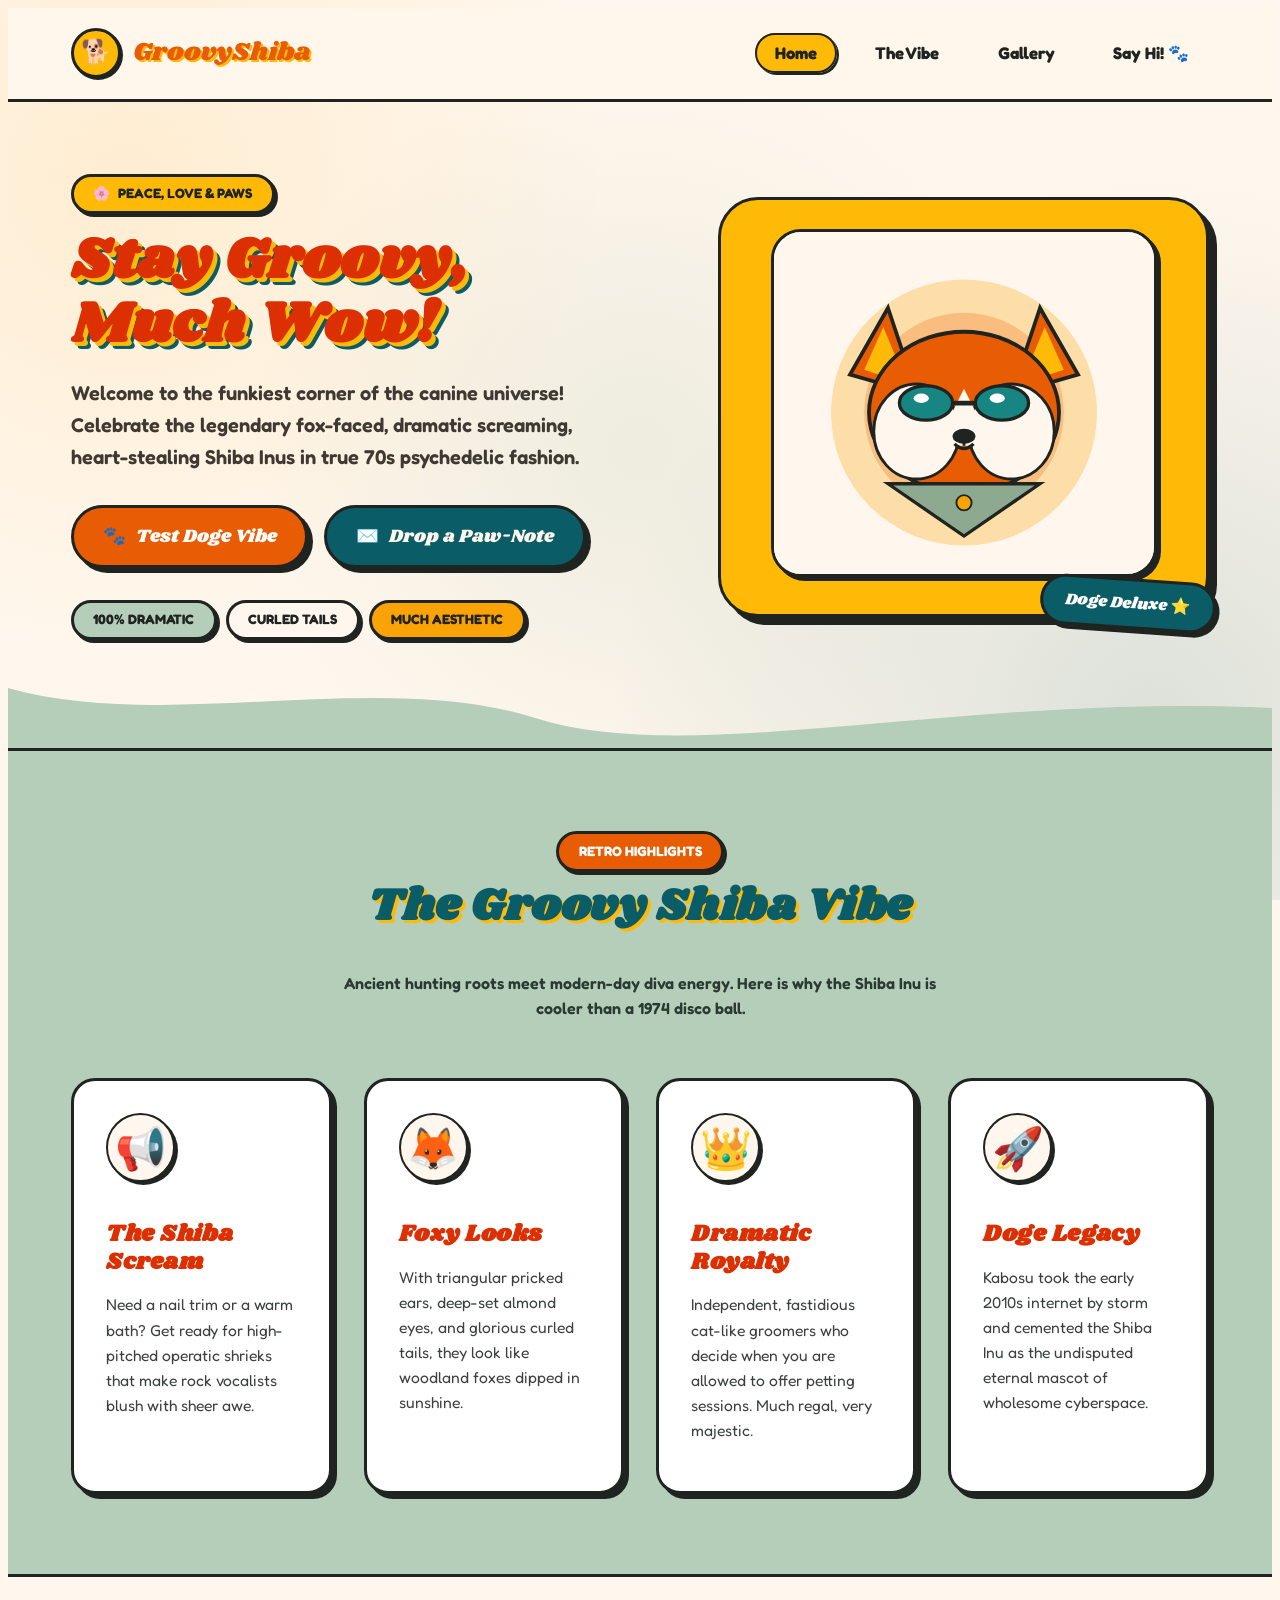
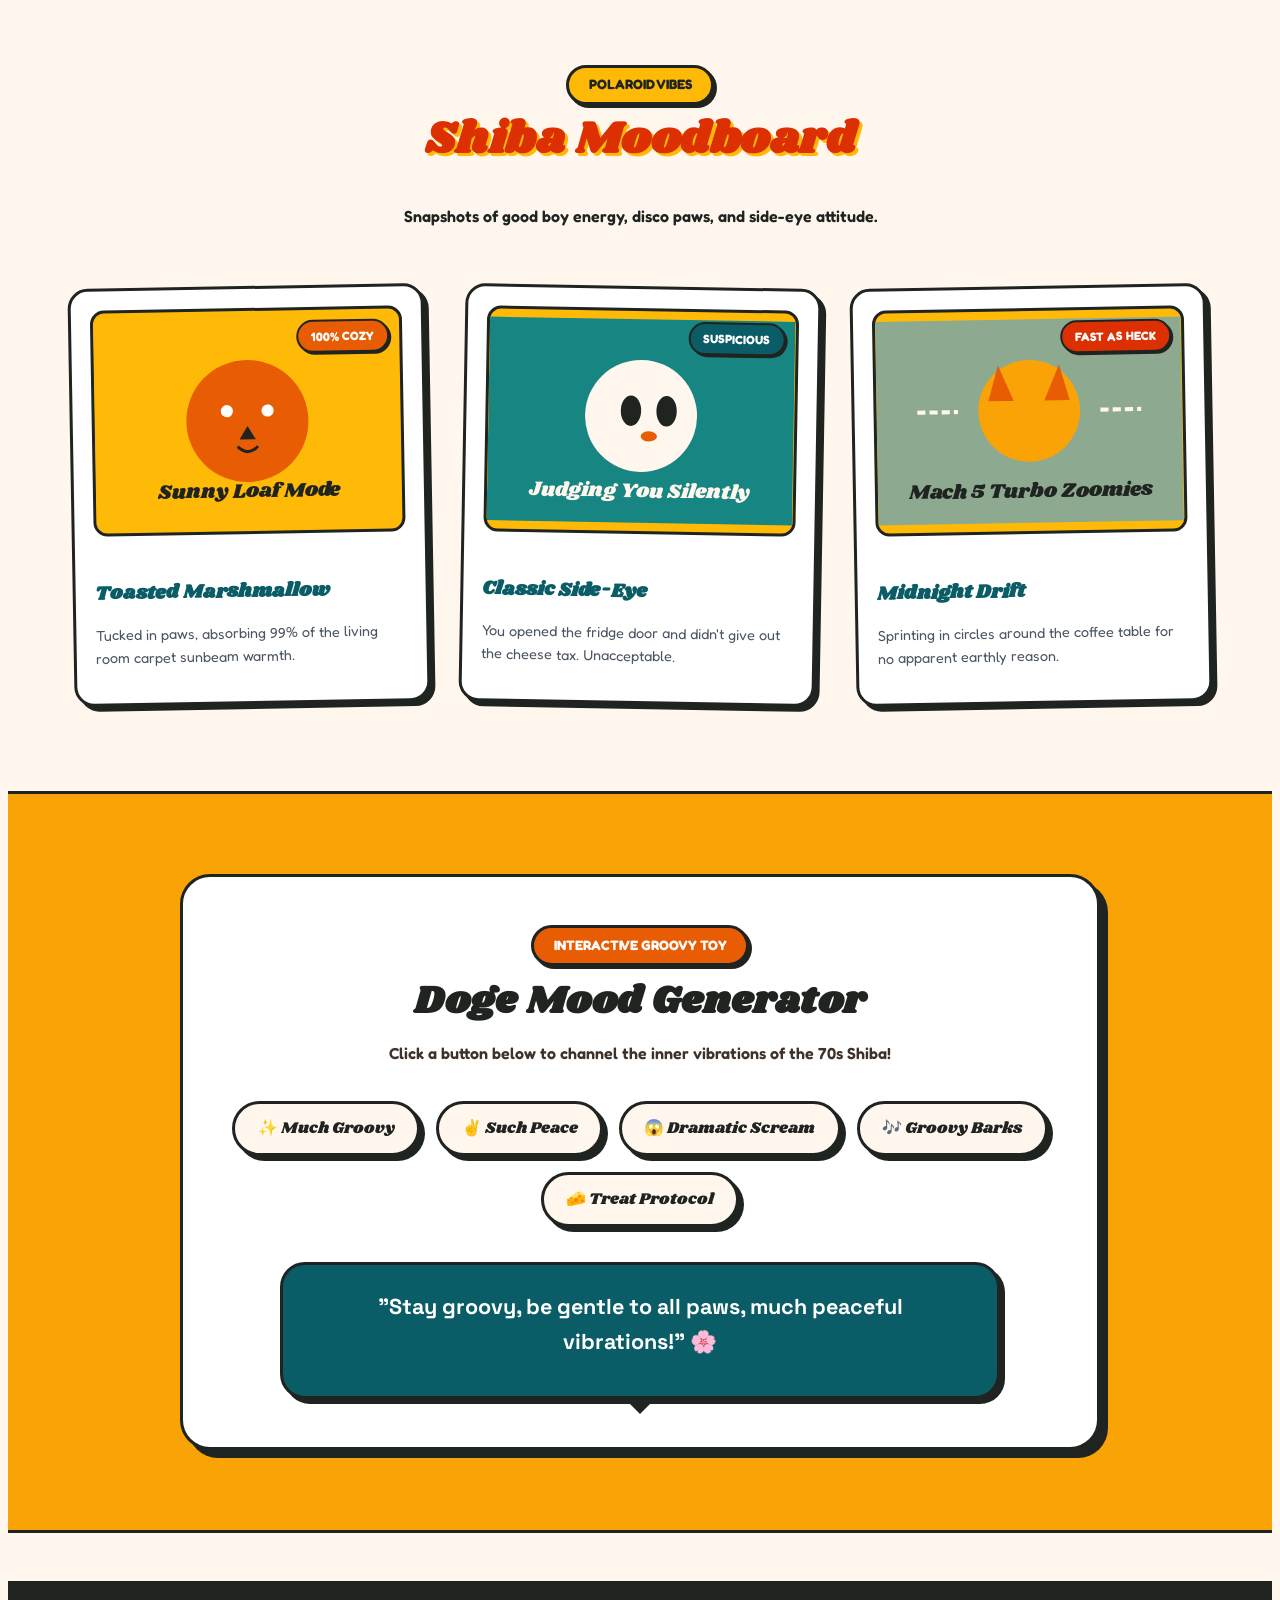
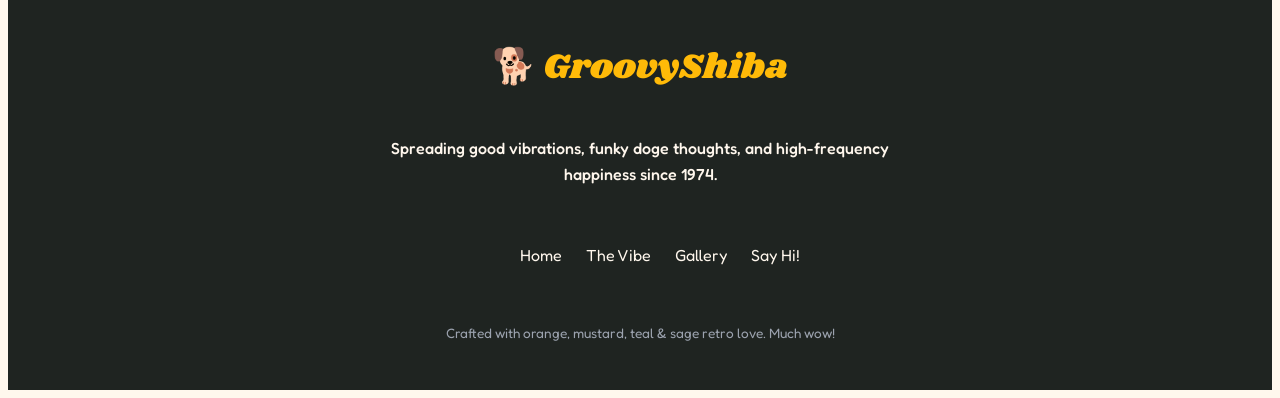
==== Project6-CI/web-content/index.html @ f8379941 "Big Mistake: Created new repo using my own github username instead of using the one the professor se" ====
<!DOCTYPE html>
<html lang="en">
<head>
  <meta charset="UTF-8">
  <meta name="viewport" content="width=device-width, initial-scale=1.0">
  <title>Shiba Groovy HQ | Stay Groovy, Much Wow!</title>
  <link rel="stylesheet" href="style.css">
</head>
<body>

  <!-- ================= TOP NAVIGATION ================= -->
  <header class="site-header">
    <div class="container nav-wrap">
      <a href="index.html" class="brand-logo">
        <span class="brand-icon">🐕</span>
        <span>GroovyShiba</span>
      </a>

      <nav>
        <ul class="nav-links">
          <li><a href="index.html" class="active">Home</a></li>
          <li><a href="#vibe">The Vibe</a></li>
          <li><a href="#moodboard">Gallery</a></li>
          <li><a href="contact.html">Say Hi! 🐾</a></li>
        </ul>
      </nav>
    </div>
  </header>

  <!-- ================= HERO SECTION ================= -->
  <section class="hero">
    <div class="container hero-grid">
      <div class="hero-content">
        <span class="badge-pill">
          <span class="retro-flower">🌸</span> Peace, Love & Paws
        </span>

        <h1>Stay Groovy,<br>Much Wow!</h1>

        <p class="hero-subtitle">
          Welcome to the funkiest corner of the canine universe! Celebrate the legendary fox-faced, dramatic screaming, heart-stealing Shiba Inus in true 70s psychedelic fashion.
        </p>

        <div class="hero-actions">
          <a href="#soundboard" class="btn-groovy">
            <span>🐾</span> Test Doge Vibe
          </a>
          <a href="contact.html" class="btn-groovy btn-groovy-teal">
            <span>✉️</span> Drop a Paw-Note
          </a>
        </div>

        <div class="hero-badge-group">
          <span class="badge-pill" style="background: var(--color-sage-light);">100% Dramatic</span>
          <span class="badge-pill" style="background: var(--color-cream);">Curled Tails</span>
          <span class="badge-pill" style="background: var(--color-mustard);">Much Aesthetic</span>
        </div>
      </div>

      <div class="hero-visual">
        <div class="hero-art-frame">
          <!-- Retro styled SVG Shibas -->
          <svg class="hero-avatar" viewBox="0 0 400 360" xmlns="http://www.w3.org/2000/svg">
            <rect width="100%" height="100%" fill="#FFF7ED" rx="20"/>
            <!-- Groovy backdrop rings -->
            <circle cx="200" cy="190" r="140" fill="#FAA307" opacity="0.3"/>
            <circle cx="200" cy="190" r="105" fill="#E85D04" opacity="0.25"/>
            <circle cx="200" cy="190" r="75" fill="#0A5C66" opacity="0.2"/>
            
            <!-- Shiba ears -->
            <polygon points="120,80 150,170 80,150" fill="#E85D04" stroke="#1F2421" stroke-width="4"/>
            <polygon points="115,100 140,160 95,145" fill="#FFBA08"/>
            <polygon points="280,80 250,170 320,150" fill="#E85D04" stroke="#1F2421" stroke-width="4"/>
            <polygon points="285,100 260,160 305,145" fill="#FFBA08"/>

            <!-- Shiba Face base -->
            <ellipse cx="200" cy="190" rx="100" ry="85" fill="#E85D04" stroke="#1F2421" stroke-width="4"/>
            
            <!-- White Cheek patches (Urajiro) -->
            <ellipse cx="150" cy="210" rx="45" ry="50" fill="#FFF7ED" stroke="#1F2421" stroke-width="3"/>
            <ellipse cx="250" cy="210" rx="45" ry="50" fill="#FFF7ED" stroke="#1F2421" stroke-width="3"/>
            <polygon points="200,165 170,225 230,225" fill="#FFF7ED"/>

            <!-- Eyes with 70s sunglasses -->
            <ellipse cx="160" cy="180" rx="28" ry="18" fill="#178582" stroke="#1F2421" stroke-width="3.5"/>
            <ellipse cx="240" cy="180" rx="28" ry="18" fill="#178582" stroke="#1F2421" stroke-width="3.5"/>
            <line x1="188" y1="180" x2="212" y2="180" stroke="#1F2421" stroke-width="5"/>
            <ellipse cx="155" cy="175" rx="8" ry="5" fill="#FFF"/>
            <ellipse cx="235" cy="175" rx="8" ry="5" fill="#FFF"/>

            <!-- Shiba Nose & Mouth -->
            <ellipse cx="200" cy="215" rx="12" ry="8" fill="#1F2421"/>
            <path d="M 190 223 Q 200 233 210 223" fill="none" stroke="#1F2421" stroke-width="3.5"/>
            <path d="M 200 215 L 200 225" stroke="#1F2421" stroke-width="3"/>

            <!-- Groovy Bandana -->
            <polygon points="120,265 200,320 280,265" fill="#8DAA91" stroke="#1F2421" stroke-width="3.5"/>
            <circle cx="200" cy="285" r="8" fill="#FAA307" stroke="#1F2421" stroke-width="2"/>
          </svg>
          <div class="floating-pill">Doge Deluxe ⭐</div>
        </div>
      </div>
    </div>
  </section>

  <!-- Wavy transition -->
  <div class="wave-divider">
    <svg viewBox="0 0 1200 120" preserveAspectRatio="none">
      <path d="M0,0 C150,90 350,-40 500,60 C650,160 900,10 1200,40 L1200,120 L0,120 Z" fill="#B4CEB9"></path>
    </svg>
  </div>

  <!-- ================= THE GROOVY SHIBA VIBE ================= -->
  <section class="section-vibe" id="vibe">
    <div class="container">
      <div class="section-title-wrap">
        <span class="badge-pill" style="background: var(--color-orange); color:#FFF;">Retro Highlights</span>
        <h2 class="section-title">The Groovy Shiba Vibe</h2>
        <p style="font-weight:600; color: #2B3A31; max-width: 600px; margin: 0.5rem auto 0;">
          Ancient hunting roots meet modern-day diva energy. Here is why the Shiba Inu is cooler than a 1974 disco ball.
        </p>
      </div>

      <div class="cards-grid">
        <div class="retro-card">
          <div class="card-icon">📢</div>
          <h3 class="card-title">The Shiba Scream</h3>
          <p class="card-text">
            Need a nail trim or a warm bath? Get ready for high-pitched operatic shrieks that make rock vocalists blush with sheer awe.
          </p>
        </div>

        <div class="retro-card">
          <div class="card-icon">🦊</div>
          <h3 class="card-title">Foxy Looks</h3>
          <p class="card-text">
            With triangular pricked ears, deep-set almond eyes, and glorious curled tails, they look like woodland foxes dipped in sunshine.
          </p>
        </div>

        <div class="retro-card">
          <div class="card-icon">👑</div>
          <h3 class="card-title">Dramatic Royalty</h3>
          <p class="card-text">
            Independent, fastidious cat-like groomers who decide when you are allowed to offer petting sessions. Much regal, very majestic.
          </p>
        </div>

        <div class="retro-card">
          <div class="card-icon">🚀</div>
          <h3 class="card-title">Doge Legacy</h3>
          <p class="card-text">
            Kabosu took the early 2010s internet by storm and cemented the Shiba Inu as the undisputed eternal mascot of wholesome cyberspace.
          </p>
        </div>
      </div>
    </div>
  </section>

  <!-- ================= GALLERY / MOODBOARD ================= -->
  <section class="section-gallery" id="moodboard">
    <div class="container">
      <div class="section-title-wrap">
        <span class="badge-pill">Polaroid Vibes</span>
        <h2 class="section-title" style="color: var(--color-orange-dark);">Shiba Moodboard</h2>
        <p style="font-weight: 600;">Snapshots of good boy energy, disco paws, and side-eye attitude.</p>
      </div>

      <div class="gallery-grid">
        <!-- Photo Card 1 -->
        <div class="mood-card">
          <div class="mood-img-wrap">
            <svg width="100%" height="100%" viewBox="0 0 300 200" xmlns="http://www.w3.org/2000/svg">
              <rect width="300" height="200" fill="#FFBA08"/>
              <circle cx="150" cy="100" r="60" fill="#E85D04"/>
              <circle cx="130" cy="90" r="6" fill="#FFF"/>
              <circle cx="170" cy="90" r="6" fill="#FFF"/>
              <polygon points="150,105 142,118 158,118" fill="#1F2421"/>
              <path d="M 140 125 Q 150 135 160 125" stroke="#1F2421" stroke-width="3" fill="none"/>
              <text x="50%" y="175" font-family="'Shrikhand', cursive" font-size="20" fill="#1F2421" text-anchor="middle">Sunny Loaf Mode</text>
            </svg>
            <span class="mood-sticker">100% Cozy</span>
          </div>
          <div class="mood-content">
            <h4 class="mood-caption">Toasted Marshmallow</h4>
            <p class="mood-desc">Tucked in paws, absorbing 99% of the living room carpet sunbeam warmth.</p>
          </div>
        </div>

        <!-- Photo Card 2 -->
        <div class="mood-card">
          <div class="mood-img-wrap">
            <svg width="100%" height="100%" viewBox="0 0 300 200" xmlns="http://www.w3.org/2000/svg">
              <rect width="300" height="200" fill="#178582"/>
              <circle cx="150" cy="95" r="55" fill="#FFF7ED"/>
              <ellipse cx="140" cy="90" rx="10" ry="15" fill="#1F2421"/>
              <ellipse cx="175" cy="90" rx="10" ry="15" fill="#1F2421"/>
              <ellipse cx="158" cy="115" rx="8" ry="5" fill="#E85D04"/>
              <text x="50%" y="175" font-family="'Shrikhand', cursive" font-size="20" fill="#FFF7ED" text-anchor="middle">Judging You Silently</text>
            </svg>
            <span class="mood-sticker" style="background:var(--color-teal);">Suspicious</span>
          </div>
          <div class="mood-content">
            <h4 class="mood-caption">Classic Side-Eye</h4>
            <p class="mood-desc">You opened the fridge door and didn't give out the cheese tax. Unacceptable.</p>
          </div>
        </div>

        <!-- Photo Card 3 -->
        <div class="mood-card">
          <div class="mood-img-wrap">
            <svg width="100%" height="100%" viewBox="0 0 300 200" xmlns="http://www.w3.org/2000/svg">
              <rect width="300" height="200" fill="#8DAA91"/>
              <circle cx="150" cy="90" r="50" fill="#FAA307"/>
              <polygon points="120,45 135,80 110,80" fill="#E85D04"/>
              <polygon points="180,45 165,80 190,80" fill="#E85D04"/>
              <!-- Zoomie lines -->
              <line x1="40" y1="90" x2="80" y2="90" stroke="#FFF7ED" stroke-width="4" stroke-dasharray="8,4"/>
              <line x1="220" y1="90" x2="260" y2="90" stroke="#FFF7ED" stroke-width="4" stroke-dasharray="8,4"/>
              <text x="50%" y="175" font-family="'Shrikhand', cursive" font-size="20" fill="#1F2421" text-anchor="middle">Mach 5 Turbo Zoomies</text>
            </svg>
            <span class="mood-sticker" style="background:var(--color-orange-dark);">Fast As Heck</span>
          </div>
          <div class="mood-content">
            <h4 class="mood-caption">Midnight Drift</h4>
            <p class="mood-desc">Sprinting in circles around the coffee table for no apparent earthly reason.</p>
          </div>
        </div>
      </div>
    </div>
  </section>

  <!-- ================= INTERACTIVE SOUNDBOARD / MOOD GENERATOR ================= -->
  <section class="section-soundboard" id="soundboard">
    <div class="container">
      <div class="soundboard-box">
        <span class="badge-pill" style="background: var(--color-orange); color: white;">Interactive Groovy Toy</span>
        <h2 style="font-size: 2.4rem; color: var(--color-dark); margin: 0.8rem 0;">Doge Mood Generator</h2>
        <p style="font-weight: 600; color: #403229;">Click a button below to channel the inner vibrations of the 70s Shiba!</p>

        <div class="soundboard-buttons">
          <button class="sound-btn" onclick="setDogeVibe('much-groovy')">✨ Much Groovy</button>
          <button class="sound-btn" onclick="setDogeVibe('peace')">✌️ Such Peace</button>
          <button class="sound-btn" onclick="setDogeVibe('scream')">😱 Dramatic Scream</button>
          <button class="sound-btn" onclick="setDogeVibe('barks')">🎶 Groovy Barks</button>
          <button class="sound-btn" onclick="setDogeVibe('treat')">🧀 Treat Protocol</button>
        </div>

        <div class="speech-bubble" id="speechBubble">
          "Stay groovy, be gentle to all paws, much peaceful vibrations!" 🌸
        </div>
      </div>
    </div>
  </section>

  <!-- ================= FOOTER ================= -->
  <footer class="site-footer">
    <div class="container footer-content">
      <div class="footer-logo">🐕 GroovyShiba</div>
      <p style="max-width: 500px; font-weight: 500;">
        Spreading good vibrations, funky doge thoughts, and high-frequency happiness since 1974.
      </p>

      <ul class="footer-links">
        <li><a href="index.html">Home</a></li>
        <li><a href="#vibe">The Vibe</a></li>
        <li><a href="#moodboard">Gallery</a></li>
        <li><a href="contact.html">Say Hi!</a></li>
      </ul>

      <p class="footer-note">Crafted with orange, mustard, teal & sage retro love. Much wow!</p>
    </div>
  </footer>

  <!-- Simple script for interactive soundboard speech -->
  <script>
    const quotes = {
      'much-groovy': [
        "\"Groovy tunes, fluff cheeks, cannot lose! Much boogie!\" 🕺",
        "\"Vibing at 33 RPM. Fur looking extra glossy today!\" ✨",
        "\"Far out human, your aura smells like bacon treats!\" 🥓"
      ],
      'peace': [
        "\"Such peace, no leash tension, only cosmic harmony.\" ✌️",
        "\"Flower crowns for every good doggo in the universe!\" 🌻",
        "\"Can we all just sit together on the fuzzy shag rug?\" ☮️"
      ],
      'scream': [
        "\"*HIGH FREQUENCY OPERA SHRIEKS* (You dared touch my left paw!)\" 📢",
        "\"A bath?! Water is an infringement on my groovy essence!\" 🛁",
        "\"Aaaaaawooooo! The toenail clippers are within 10 feet of me!\" 🪚"
      ],
      'barks': [
        "\"Bork bork woof! That squirrel has zero rhythm!\" 🐿️",
        "\"Aroooo-chacha! Singing the blues with pure Shiba soul!\" 🎷",
        "\"Yip! Much rhythm, very beat drop!\" 🥁"
      ],
      'treat': [
        "\"The cheese tax has arrived. Pay up or get the cold shoulder.\" 🧀",
        "\"Calculated peanut butter intake: 100% optimal.\" 🥜",
        "\"I did one sit. Where is my 5-course gourmet banquet?\" 🥩"
      ]
    };

    function setDogeVibe(category) {
      const bubble = document.getElementById('speechBubble');
      const list = quotes[category] || quotes['much-groovy'];
      const randomQuote = list[Math.floor(Math.random() * list.length)];
      
      bubble.style.transform = 'scale(0.96)';
      bubble.style.backgroundColor = 'var(--color-orange)';
      
      setTimeout(() => {
        bubble.innerText = randomQuote;
        bubble.style.transform = 'scale(1)';
        bubble.style.backgroundColor = 'var(--color-teal)';
      }, 150);
    }
  </script>
</body>
</html>
---- Project6-CI/web-content/style.css ----
/* ============================================================
GROOVY SHIBA RETRO STYLESHEET (style.css)
Colors: Tangerine/Burnt Orange, Mustard/Sunny Yellow, Deep Teal/Turquoise, Sage Green
Vibe: 1970s Funk, Wavy Shapes, Warm Retro Soul
============================================================ */

@import url('https://fonts.googleapis.com/css2?family=Fredoka:wght@400;600;700&family=Shrikhand&family=Space+Grotesk:wght@500;700&display=swap');

:root {
--color-orange: #E85D04;
--color-orange-dark: #DC2F02;
--color-mustard: #FAA307;
--color-yellow: #FFBA08;
--color-cream: #FFF7ED;
--color-teal: #0A5C66;
--color-teal-light: #178582;
--color-sage: #8DAA91;
--color-sage-light: #B4CEB9;
--color-dark: #1F2421;
--color-shadow: #2B1810;

--font-groovy: 'Shrikhand', cursive;
--font-body: 'Fredoka', sans-serif;
--font-accent: 'Space Grotesk', sans-serif;

--retro-border: 3.5px solid var(--color-dark);
--retro-shadow: 5px 5px 0px var(--color-dark);
--retro-shadow-hover: 2px 2px 0px var(--color-dark);
--retro-shadow-lg: 8px 8px 0px var(--color-dark);
}

{
box-sizing: border-box;
margin: 0;
padding: 0;
}

body {
font-family: var(--font-body);
background-color: var(--color-cream);
color: var(--color-dark);
background-image:
radial-gradient(circle at 10% 20%, rgba(250, 163, 7, 0.12) 0%, transparent 35%),
radial-gradient(circle at 90% 80%, rgba(10, 92, 102, 0.14) 0%, transparent 40%),
radial-gradient(circle at 50% 50%, rgba(141, 170, 145, 0.15) 0%, transparent 50%);
background-attachment: fixed;
overflow-x: hidden;
line-height: 1.6;
}

/* ================= TYPOGRAPHY & UTILS ================= */
h1, h2, h3, .font-groovy {
font-family: var(--font-groovy);
letter-spacing: 0.5px;
line-height: 1.2;
}

a {
color: inherit;
text-decoration: none;
}

.container {
width: 90%;
max-width: 1200px;
margin: 0 auto;
}

.badge-pill {
display: inline-flex;
align-items: center;
gap: 0.5rem;
padding: 0.4rem 1.2rem;
border-radius: 9999px;
border: var(--retro-border);
font-weight: 700;
font-size: 0.85rem;
text-transform: uppercase;
background-color: var(--color-yellow);
box-shadow: 3px 3px 0 var(--color-dark);
}

/* ================= RETRO BUTTONS ================= */
.btn-groovy {
display: inline-flex;
align-items: center;
justify-content: center;
gap: 0.6rem;
font-family: var(--font-groovy);
font-size: 1.15rem;
padding: 0.85rem 1.8rem;
border-radius: 9999px;
border: var(--retro-border);
box-shadow: var(--retro-shadow);
cursor: pointer;
transition: all 0.18s cubic-bezier(0.34, 1.56, 0.64, 1);
text-decoration: none;
background: var(--color-orange);
color: #FFF;
}

.btn-groovy:hover {
transform: translate(3px, 3px);
box-shadow: var(--retro-shadow-hover);
}

.btn-groovy-teal {
background: var(--color-teal);
color: var(--color-cream);
}

.btn-groovy-yellow {
background: var(--color-yellow);
color: var(--color-dark);
}

.btn-groovy-sage {
background: var(--color-sage);
color: var(--color-dark);
}

/* ================= HEADER & NAV ================= */
.site-header {
position: sticky;
top: 0;
z-index: 100;
background-color: rgba(255, 247, 237, 0.95);
backdrop-filter: blur(8px);
border-bottom: var(--retro-border);
padding: 1rem 0;
}

.nav-wrap {
display: flex;
align-items: center;
justify-content: space-between;
}

.brand-logo {
display: flex;
align-items: center;
gap: 0.75rem;
font-family: var(--font-groovy);
font-size: 1.6rem;
color: var(--color-orange);
text-shadow: 2px 2px 0 var(--color-yellow);
}

.brand-icon {
width: 44px;
height: 44px;
background: var(--color-yellow);
border: var(--retro-border);
border-radius: 50%;
display: flex;
align-items: center;
justify-content: center;
font-size: 1.5rem;
box-shadow: 2px 2px 0 var(--color-dark);
}

.nav-links {
display: flex;
align-items: center;
gap: 1.2rem;
list-style: none;
}

.nav-links a {
font-weight: 700;
font-size: 1.05rem;
padding: 0.5rem 1.1rem;
border-radius: 9999px;
transition: all 0.2s ease;
border: 2px solid transparent;
}

.nav-links a:hover,
.nav-links a.active {
background: var(--color-yellow);
border: 2px solid var(--color-dark);
box-shadow: 2px 2px 0 var(--color-dark);
}

/* ================= RETRO DECORATIVE FLOWER ================= */
.retro-flower {
display: inline-block;
animation: spinSlow 20s linear infinite;
transform-origin: center;
}

@keyframes spinSlow {
from { transform: rotate(0deg); }
to { transform: rotate(360deg); }
}

/* ================= WAVY SECTION SEPARATORS ================= */
.wave-divider {
width: 100%;
overflow: hidden;
line-height: 0;
}

.wave-divider svg {
display: block;
width: calc(100% + 1.3px);
height: 60px;
}

/* ================= HERO SECTION ================= */
.hero {
padding: 4.5rem 0 3rem;
position: relative;
}

.hero-grid {
display: grid;
grid-template-columns: 1.1fr 0.9fr;
align-items: center;
gap: 3rem;
}

.hero-content h1 {
font-size: 3.6rem;
color: var(--color-orange-dark);
text-shadow: 4px 4px 0 var(--color-yellow), 7px 7px 0 var(--color-teal);
margin: 1rem 0;
line-height: 1.1;
}

.hero-subtitle {
font-size: 1.25rem;
color: #3f3933;
margin-bottom: 2rem;
max-width: 520px;
font-weight: 600;
}

.hero-actions {
display: flex;
gap: 1rem;
flex-wrap: wrap;
}

.hero-badge-group {
display: flex;
gap: 0.6rem;
margin-top: 2rem;
flex-wrap: wrap;
}

.hero-visual {
position: relative;
}

.hero-art-frame {
background: var(--color-yellow);
border: var(--retro-border);
box-shadow: var(--retro-shadow-lg);
border-radius: 40px;
padding: 1.8rem;
position: relative;
text-align: center;
}

.hero-avatar {
width: 100%;
max-width: 380px;
border-radius: 30px;
border: var(--retro-border);
background: #FFF;
box-shadow: 4px 4px 0 var(--color-dark);
transition: transform 0.3s ease;
}

.hero-avatar:hover {
transform: rotate(-2deg) scale(1.02);
}

.floating-pill {
position: absolute;
bottom: -15px;
right: -10px;
background: var(--color-teal);
color: white;
border: var(--retro-border);
padding: 0.6rem 1.4rem;
border-radius: 9999px;
font-family: var(--font-groovy);
box-shadow: 4px 4px 0 var(--color-dark);
transform: rotate(4deg);
}

/* ================= RETRO CARDS (THE GROOVY VIBE) ================= */
.section-vibe {
background-color: var(--color-sage-light);
padding: 5rem 0;
border-top: var(--retro-border);
border-bottom: var(--retro-border);
}

.section-title-wrap {
text-align: center;
margin-bottom: 3.5rem;
}

.section-title {
font-size: 2.8rem;
color: var(--color-teal);
text-shadow: 3px 3px 0 var(--color-yellow);
margin-top: 0.5rem;
}

.cards-grid {
display: grid;
grid-template-columns: repeat(auto-fit, minmax(250px, 1fr));
gap: 2rem;
}

.retro-card {
background: #FFF;
border: var(--retro-border);
border-radius: 24px;
padding: 2rem;
box-shadow: var(--retro-shadow);
transition: transform 0.25s cubic-bezier(0.34, 1.56, 0.64, 1), box-shadow 0.25s;
position: relative;
overflow: hidden;
}

.retro-card:hover {
transform: translateY(-8px);
box-shadow: var(--retro-shadow-lg);
}

.card-icon {
font-size: 2.6rem;
margin-bottom: 1rem;
display: inline-block;
background: var(--color-cream);
border: 2px solid var(--color-dark);
width: 65px;
height: 65px;
line-height: 65px;
text-align: center;
border-radius: 50%;
box-shadow: 3px 3px 0 var(--color-dark);
}

.card-title {
font-size: 1.45rem;
color: var(--color-orange-dark);
margin-bottom: 0.75rem;
}

.card-text {
font-size: 0.98rem;
color: #3b423d;
}

/* ================= SHIBA MOODBOARD / GALLERY ================= */
.section-gallery {
padding: 5.5rem 0;
}

.gallery-grid {
display: grid;
grid-template-columns: repeat(auto-fit, minmax(280px, 1fr));
gap: 2.2rem;
}

.mood-card {
background: #FFF;
border: var(--retro-border);
border-radius: 20px;
padding: 1.2rem;
box-shadow: var(--retro-shadow);
position: relative;
transition: transform 0.3s ease;
}

.mood-card:nth-child(even) {
transform: rotate(1deg);
}

.mood-card:nth-child(odd) {
transform: rotate(-1deg);
}

.mood-card:hover {
transform: scale(1.03) rotate(0deg);
z-index: 5;
}

.mood-img-wrap {
position: relative;
border: var(--retro-border);
border-radius: 14px;
overflow: hidden;
height: 220px;
background-color: var(--color-yellow);
}

.mood-img {
width: 100%;
height: 100%;
object-fit: cover;
}

.mood-sticker {
position: absolute;
top: 10px;
right: 10px;
background: var(--color-orange);
color: white;
font-weight: 700;
font-size: 0.75rem;
padding: 0.3rem 0.8rem;
border-radius: 9999px;
border: 2px solid var(--color-dark);
box-shadow: 2px 2px 0 var(--color-dark);
text-transform: uppercase;
}

.mood-content {
padding-top: 1rem;
}

.mood-caption {
font-family: var(--font-groovy);
font-size: 1.2rem;
color: var(--color-teal);
margin-bottom: 0.3rem;
}

.mood-desc {
font-size: 0.9rem;
color: #4b5563;
}

/* ================= SOUNDBOARD / MOOD GENERATOR ================= */
.section-soundboard {
background: var(--color-mustard);
padding: 5rem 0;
border-top: var(--retro-border);
border-bottom: var(--retro-border);
}

.soundboard-box {
background: #FFF;
border: var(--retro-border);
border-radius: 30px;
padding: 3rem 2rem;
box-shadow: var(--retro-shadow-lg);
text-align: center;
max-width: 850px;
margin: 0 auto;
}

.soundboard-buttons {
display: flex;
flex-wrap: wrap;
gap: 1rem;
justify-content: center;
margin: 2.2rem 0;
}

.sound-btn {
font-family: var(--font-groovy);
font-size: 1rem;
padding: 0.8rem 1.4rem;
border-radius: 9999px;
border: var(--retro-border);
background: var(--color-cream);
color: var(--color-dark);
box-shadow: var(--retro-shadow);
cursor: pointer;
transition: all 0.15s ease;
}

.sound-btn:hover {
transform: translate(2px, 2px);
box-shadow: var(--retro-shadow-hover);
background: var(--color-yellow);
}

.speech-bubble {
position: relative;
background: var(--color-teal);
color: #FFF;
border: var(--retro-border);
border-radius: 25px;
padding: 1.6rem 2rem;
font-size: 1.35rem;
font-family: var(--font-accent);
font-weight: 700;
display: inline-block;
min-height: 80px;
box-shadow: var(--retro-shadow);
max-width: 650px;
transition: all 0.25s ease;
}

.speech-bubble::after {
content: '';
position: absolute;
bottom: -18px;
left: 50%;
transform: translateX(-50%);
border-width: 18px 18px 0;
border-style: solid;
border-color: var(--color-dark) transparent;
display: block;
width: 0;
}

/* ================= CONTACT PAGE STYLES ================= */
.contact-section {
padding: 4.5rem 0;
}

.contact-layout {
display: grid;
grid-template-columns: 1.2fr 0.8fr;
gap: 3.5rem;
align-items: start;
}

.contact-card {
background: #FFF;
border: var(--retro-border);
border-radius: 28px;
padding: 2.5rem;
box-shadow: var(--retro-shadow-lg);
}

.form-group {
margin-bottom: 1.4rem;
}

.form-label {
display: block;
font-weight: 700;
font-size: 0.95rem;
text-transform: uppercase;
margin-bottom: 0.4rem;
color: var(--color-dark);
}

.form-control {
width: 100%;
padding: 0.9rem 1.1rem;
border: var(--retro-border);
border-radius: 14px;
font-family: var(--font-body);
font-size: 1rem;
background-color: var(--color-cream);
color: var(--color-dark);
box-shadow: 3px 3px 0 var(--color-dark);
transition: all 0.2s ease;
outline: none;
}

.form-control:focus {
background-color: #FFF;
box-shadow: 4px 4px 0 var(--color-orange);
border-color: var(--color-orange);
}

textarea.form-control {
resize: vertical;
min-height: 120px;
}

.hq-card {
background: var(--color-sage);
border: var(--retro-border);
border-radius: 28px;
padding: 2.2rem;
box-shadow: var(--retro-shadow-lg);
color: var(--color-dark);
}

.hq-detail-item {
display: flex;
align-items: flex-start;
gap: 1rem;
margin-top: 1.3rem;
padding-bottom: 1.3rem;
border-bottom: 2px dashed rgba(31, 36, 33, 0.3);
}

.hq-detail-item:last-child {
border-bottom: none;
padding-bottom: 0;
}

.hq-icon {
width: 44px;
height: 44px;
background: var(--color-cream);
border: 2px solid var(--color-dark);
border-radius: 50%;
display: flex;
align-items: center;
justify-content: center;
font-size: 1.3rem;
flex-shrink: 0;
box-shadow: 2px 2px 0 var(--color-dark);
}

/* ================= TOAST NOTIFICATION ================= */
.toast-msg {
position: fixed;
bottom: 25px;
right: 25px;
background: var(--color-teal);
color: #FFF;
border: var(--retro-border);
border-radius: 18px;
padding: 1.2rem 1.8rem;
box-shadow: var(--retro-shadow-lg);
font-family: var(--font-accent);
font-weight: 700;
display: flex;
align-items: center;
gap: 1rem;
z-index: 1000;
transform: translateY(150px);
opacity: 0;
transition: all 0.35s cubic-bezier(0.34, 1.56, 0.64, 1);
}

.toast-msg.show {
transform: translateY(0);
opacity: 1;
}

/* ================= FOOTER ================= */
.site-footer {
background-color: var(--color-dark);
color: var(--color-cream);
padding: 3.5rem 0 2rem;
border-top: var(--retro-border);
margin-top: 3rem;
}

.footer-content {
display: flex;
flex-direction: column;
align-items: center;
text-align: center;
gap: 1.5rem;
}

.footer-logo {
font-family: var(--font-groovy);
font-size: 2.2rem;
color: var(--color-yellow);
}

.footer-links {
display: flex;
gap: 1.5rem;
list-style: none;
}

.footer-links a:hover {
color: var(--color-mustard);
text-decoration: underline;
}

.footer-note {
font-size: 0.85rem;
color: #9ca3af;
}

/* ================= RESPONSIVE QUERIES ================= */
@media (max-width: 900px) {
.hero-grid,
.contact-layout {
grid-template-columns: 1fr;
gap: 2.5rem;
}

.hero-content h1 {
font-size: 2.8rem;
}
}

@media (max-width: 600px) {
.site-header {
padding: 0.8rem 0;
}

.brand-logo {
font-size: 1.3rem;
}

.hero-content h1 {
font-size: 2.2rem;
}

.cards-grid,
.gallery-grid {
grid-template-columns: 1fr;
}
}
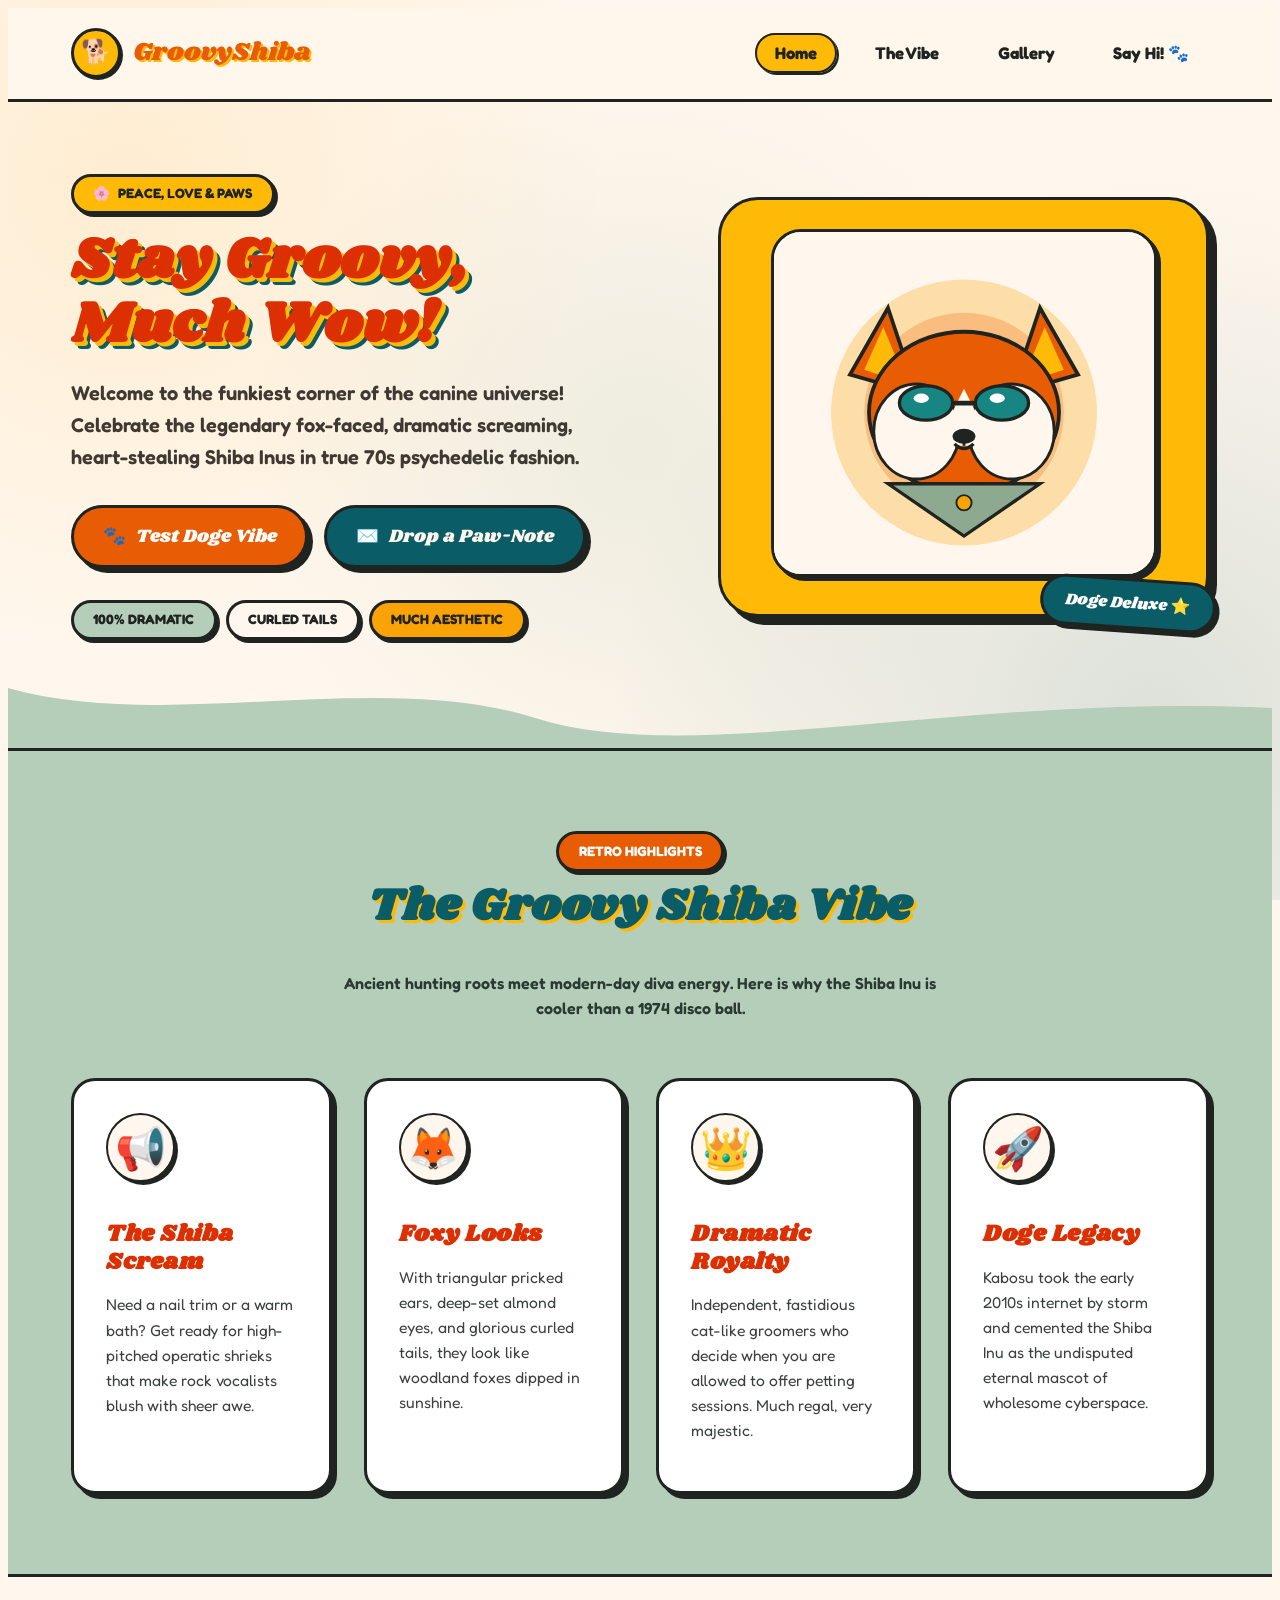
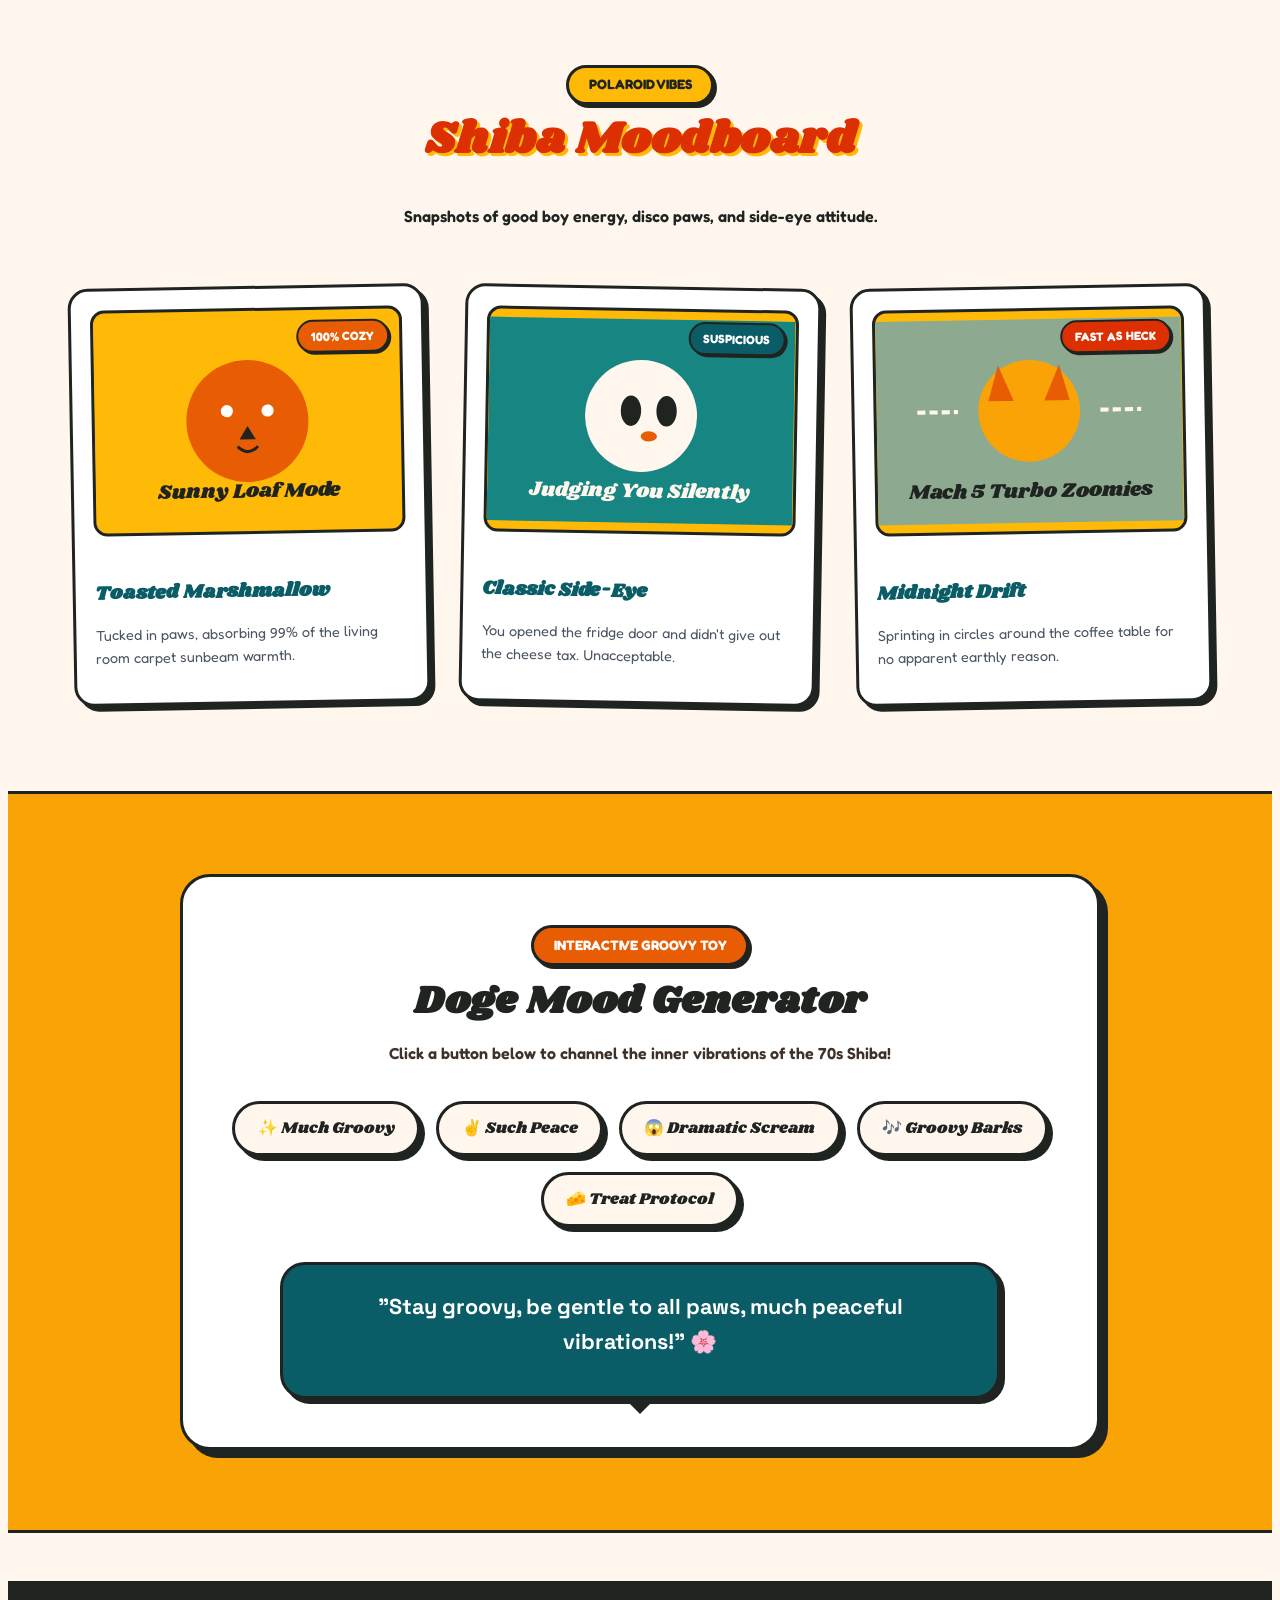
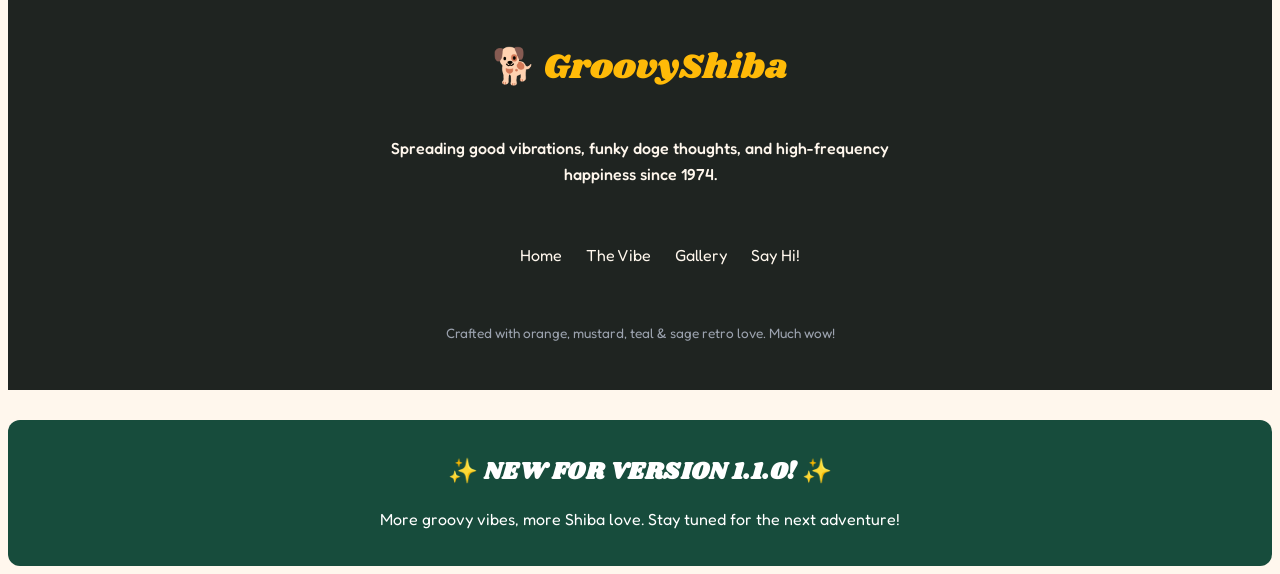
==== commit 611ce17e: "Updated the website for version 1.1.0" ====
--- a/Project6-CI/web-content/index.html
+++ b/Project6-CI/web-content/index.html
@@ -317,5 +317,9 @@
       }, 150);
     }
   </script>
+  <div style="background-color: #174C3C; color: white; text-align: center; padding: 18px; margin-top: 30px; border-radius: 12px;">
+    <h2>✨ NEW FOR VERSION 1.1.0! ✨</h2>
+    <p>More groovy vibes, more Shiba love. Stay tuned for the next adventure!</p>
+  </div>
 </body>
-</html>+</html>
